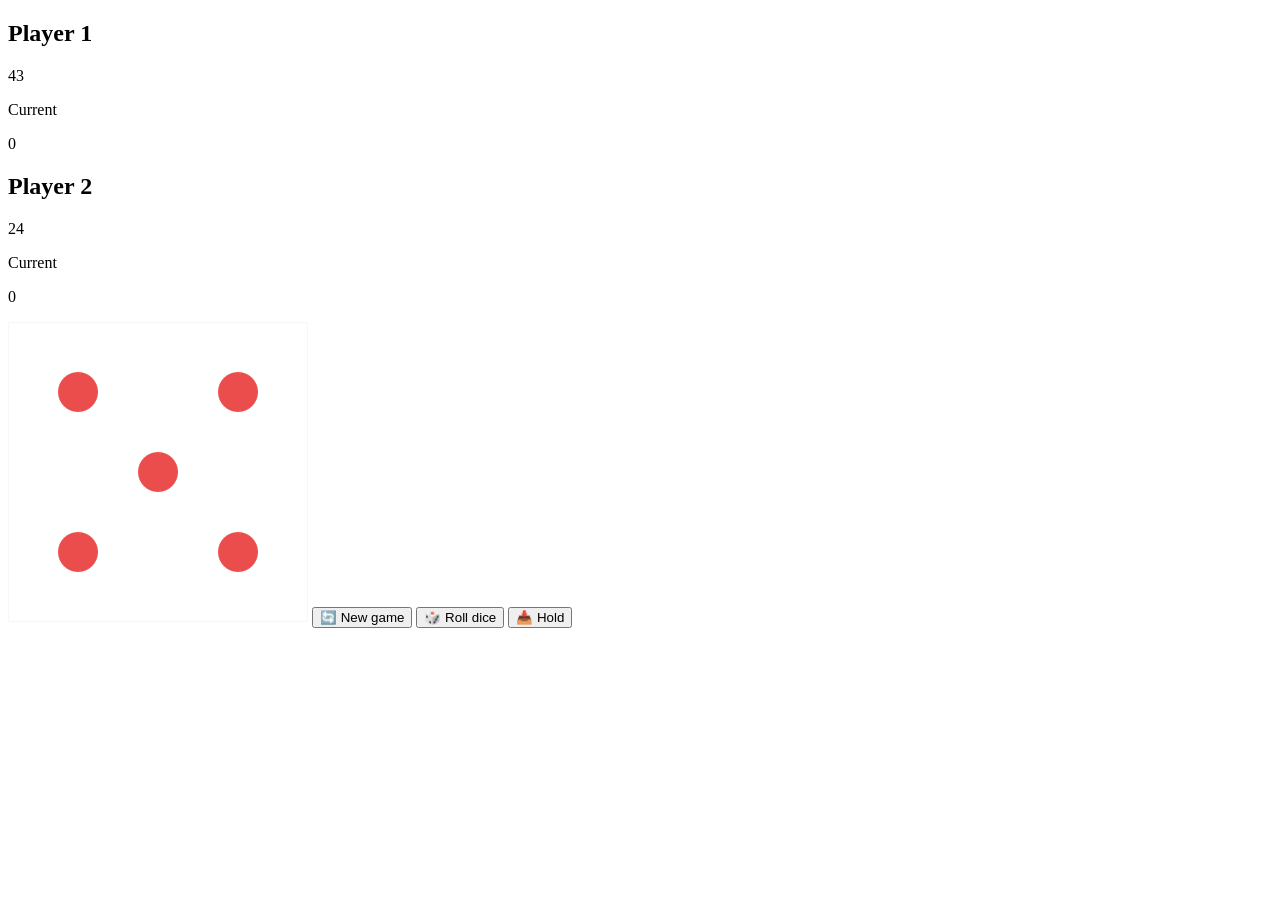
==== Minha-pasta/07 - Pig game/index.html @ e0623528 "Preparação Pig Game" ====
<!DOCTYPE html>
<html lang="en">
  <head>
    <meta charset="UTF-8" />
    <meta name="viewport" content="width=device-width, initial-scale=1.0" />
    <meta http-equiv="X-UA-Compatible" content="ie=edge" />
    <!-- <link rel="stylesheet" href="style.css" /> -->
    <title>Pig Game</title>
  </head>
  <body>
    <main>
      <section class="player player--0 player--active">
        <h2 class="name" id="name--0">Player 1</h2>
        <p class="score" id="score--0">43</p>
        <div class="current">
          <p class="current-label">Current</p>
          <p class="current-score" id="current--0">0</p>
        </div>
      </section>
      <section class="player player--1">
        <h2 class="name" id="name--1">Player 2</h2>
        <p class="score" id="score--1">24</p>
        <div class="current">
          <p class="current-label">Current</p>
          <p class="current-score" id="current--1">0</p>
        </div>
      </section>

      <img src="dice-5.png" alt="Playing dice" class="dice" />
      <button class="btn btn--new">🔄 New game</button>
      <button class="btn btn--roll">🎲 Roll dice</button>
      <button class="btn btn--hold">📥 Hold</button>
    </main>
    <script src="script.js"></script>
  </body>
</html>
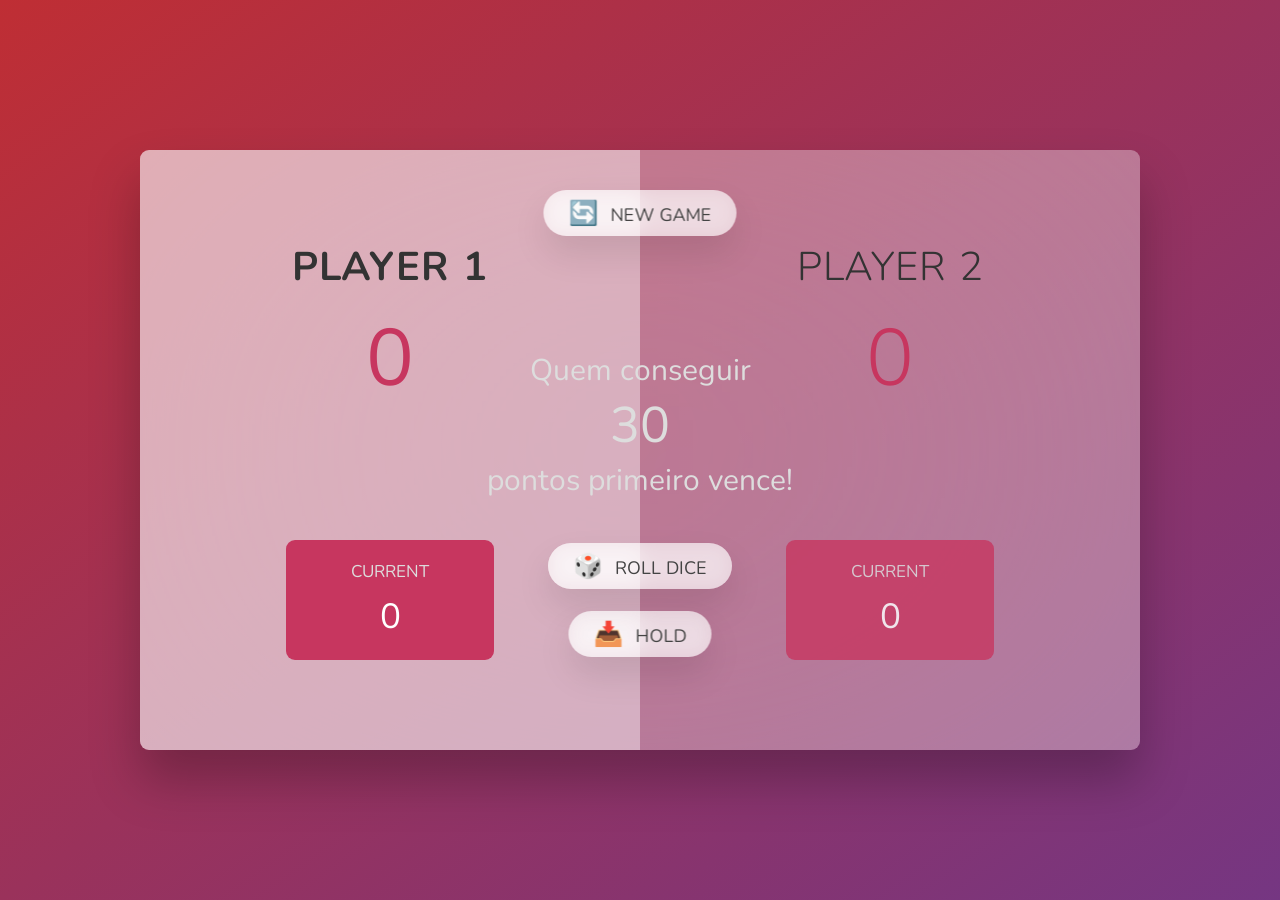
==== commit 7dc31636: "Pig Game Finalizado" ====
--- a/Minha-pasta/07 - Pig game/index.html
+++ b/Minha-pasta/07 - Pig game/index.html
@@ -4,7 +4,7 @@
     <meta charset="UTF-8" />
     <meta name="viewport" content="width=device-width, initial-scale=1.0" />
     <meta http-equiv="X-UA-Compatible" content="ie=edge" />
-    <!-- <link rel="stylesheet" href="style.css" /> -->
+    <link rel="stylesheet" href="style.css" />
     <title>Pig Game</title>
   </head>
   <body>
@@ -27,6 +27,7 @@
       </section>
 
       <img src="dice-5.png" alt="Playing dice" class="dice" />
+      <p class="frase">Quem conseguir <span id="pontos">100</span> pontos primeiro vence!</p>
       <button class="btn btn--new">🔄 New game</button>
       <button class="btn btn--roll">🎲 Roll dice</button>
       <button class="btn btn--hold">📥 Hold</button>
--- a/Minha-pasta/07 - Pig game/style.css
+++ b/Minha-pasta/07 - Pig game/style.css
@@ -0,0 +1,191 @@
+@import url("https://fonts.googleapis.com/css2?family=Nunito&display=swap");
+
+* {
+  margin: 0;
+  padding: 0;
+  box-sizing: inherit;
+}
+
+html {
+  font-size: 62.5%;
+  box-sizing: border-box;
+}
+
+body {
+  font-family: "Nunito", sans-serif;
+  font-weight: 400;
+  height: 100vh;
+  color: #333;
+  background-image: linear-gradient(to top left, #753682 0%, #bf2e34 100%);
+  display: flex;
+  align-items: center;
+  justify-content: center;
+}
+
+/* LAYOUT */
+main {
+  position: relative;
+  width: 100rem;
+  height: 60rem;
+  background-color: rgba(255, 255, 255, 0.35);
+  backdrop-filter: blur(200px);
+  filter: blur();
+  box-shadow: 0 3rem 5rem rgba(0, 0, 0, 0.25);
+  border-radius: 9px;
+  overflow: hidden;
+  display: flex;
+}
+
+.player {
+  flex: 50%;
+  padding: 9rem;
+  display: flex;
+  flex-direction: column;
+  align-items: center;
+  transition: all 0.75s;
+}
+
+/* ELEMENTS */
+.name {
+  position: relative;
+  font-size: 4rem;
+  text-transform: uppercase;
+  letter-spacing: 1px;
+  word-spacing: 2px;
+  font-weight: 300;
+  margin-bottom: 1rem;
+}
+
+.score {
+  font-size: 8rem;
+  font-weight: 300;
+  color: #c7365f;
+  margin-bottom: auto;
+}
+
+.player--active {
+  background-color: rgba(255, 255, 255, 0.4);
+}
+.player--active .name {
+  font-weight: 700;
+}
+.player--active .score {
+  font-weight: 400;
+}
+
+.player--active .current {
+  opacity: 1;
+}
+
+.current {
+  background-color: #c7365f;
+  opacity: 0.8;
+  border-radius: 9px;
+  color: #fff;
+  width: 65%;
+  padding: 2rem;
+  text-align: center;
+  transition: all 0.75s;
+}
+
+.current-label {
+  text-transform: uppercase;
+  margin-bottom: 1rem;
+  font-size: 1.7rem;
+  color: #ddd;
+}
+
+.current-score {
+  font-size: 3.5rem;
+}
+
+/* ABSOLUTE POSITIONED ELEMENTS */
+.frase { /* elemento adicionado por mim*/
+  position: absolute;
+  left: 50%;
+  top: 20rem;
+  transform: translateX(-50%);
+  font-family: inherit;
+  font-weight: 400;
+  font-size: 3rem;
+  color: #ddd;
+  z-index: 2;
+  display: flex;
+  flex-direction: column;
+  align-items: center;
+}
+
+#pontos {
+  font-size: 5rem;
+}
+
+.btn {
+  position: absolute;
+  left: 50%;
+  transform: translateX(-50%);
+  color: #444;
+  background: none;
+  border: none;
+  font-family: inherit;
+  font-size: 1.8rem;
+  text-transform: uppercase;
+  cursor: pointer;
+  font-weight: 400;
+  transition: all 0.2s;
+
+  background-color: white;
+  background-color: rgba(255, 255, 255, 0.6);
+  backdrop-filter: blur(10px);
+
+  padding: 0.7rem 2.5rem;
+  border-radius: 50rem;
+  box-shadow: 0 1.75rem 3.5rem rgba(0, 0, 0, 0.1);
+}
+
+.btn::first-letter {
+  font-size: 2.4rem;
+  display: inline-block;
+  margin-right: 0.7rem;
+}
+
+.btn--new {
+  top: 4rem;
+}
+.btn--roll {
+  top: 39.3rem;
+}
+.btn--hold {
+  top: 46.1rem;
+}
+
+.btn:active {
+  transform: translate(-50%, 3px);
+  box-shadow: 0 1rem 2rem rgba(0, 0, 0, 0.15);
+}
+
+.btn:focus {
+  outline: none;
+}
+
+.dice {
+  position: absolute;
+  left: 50%;
+  top: 16.5rem;
+  transform: translateX(-50%);
+  border-radius: 9px;
+  height: 10rem;
+  box-shadow: 0 2rem 5rem rgba(0, 0, 0, 0.2);
+}
+
+.player--winner {
+  background-color: #2f2f2f;
+}
+
+.player--winner .name {
+  font-weight: 700;
+  color: #c7365f;
+}
+
+.hidden {
+  display: none;
+}
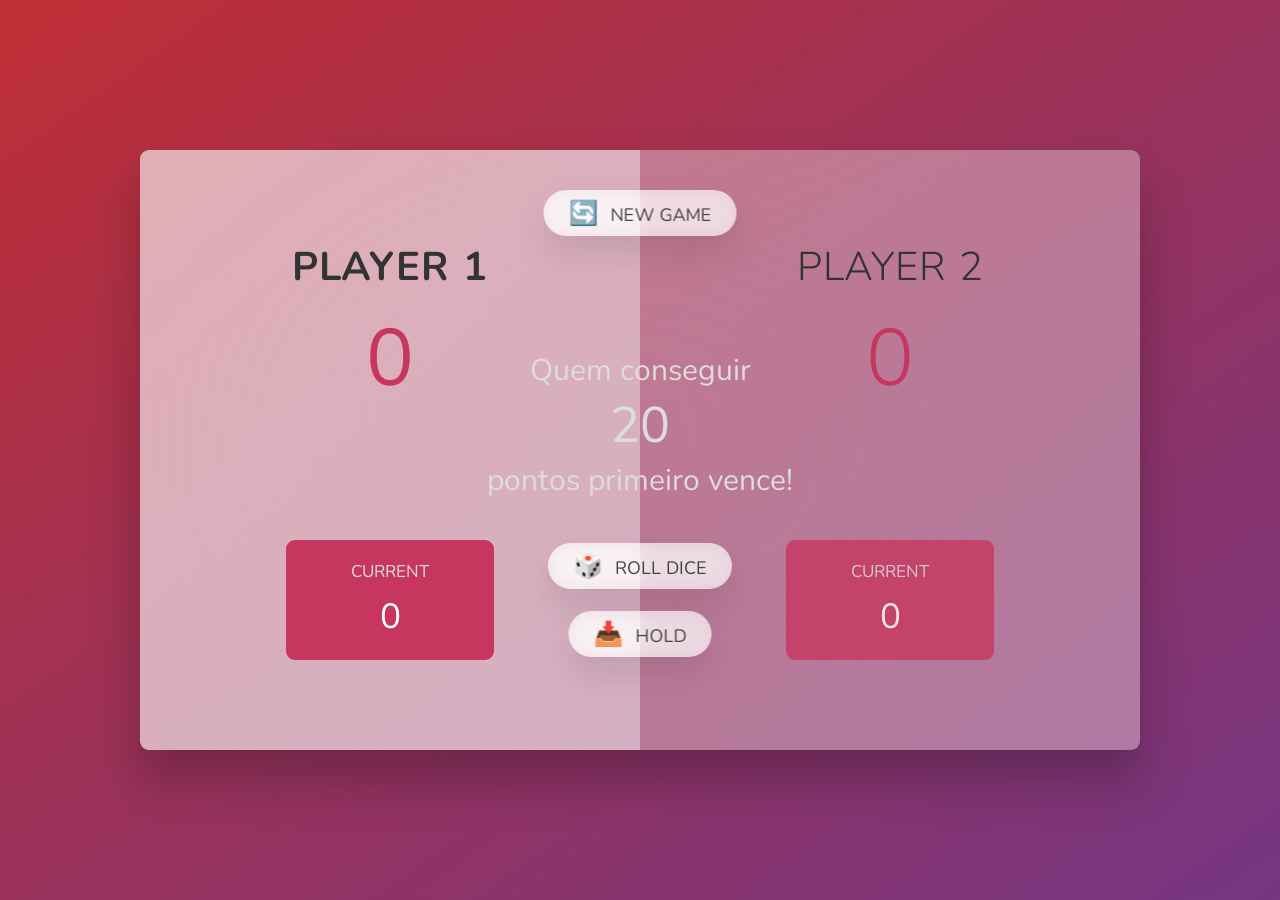
==== commit 08186395: "Pig game corrigido" ====
--- a/Minha-pasta/07 - Pig game/index.html
+++ b/Minha-pasta/07 - Pig game/index.html
@@ -33,5 +33,7 @@
       <button class="btn btn--hold">📥 Hold</button>
     </main>
     <script src="script.js"></script>
+    <!-- <script src="script_refactor.js"></script> -->
+
   </body>
 </html>
